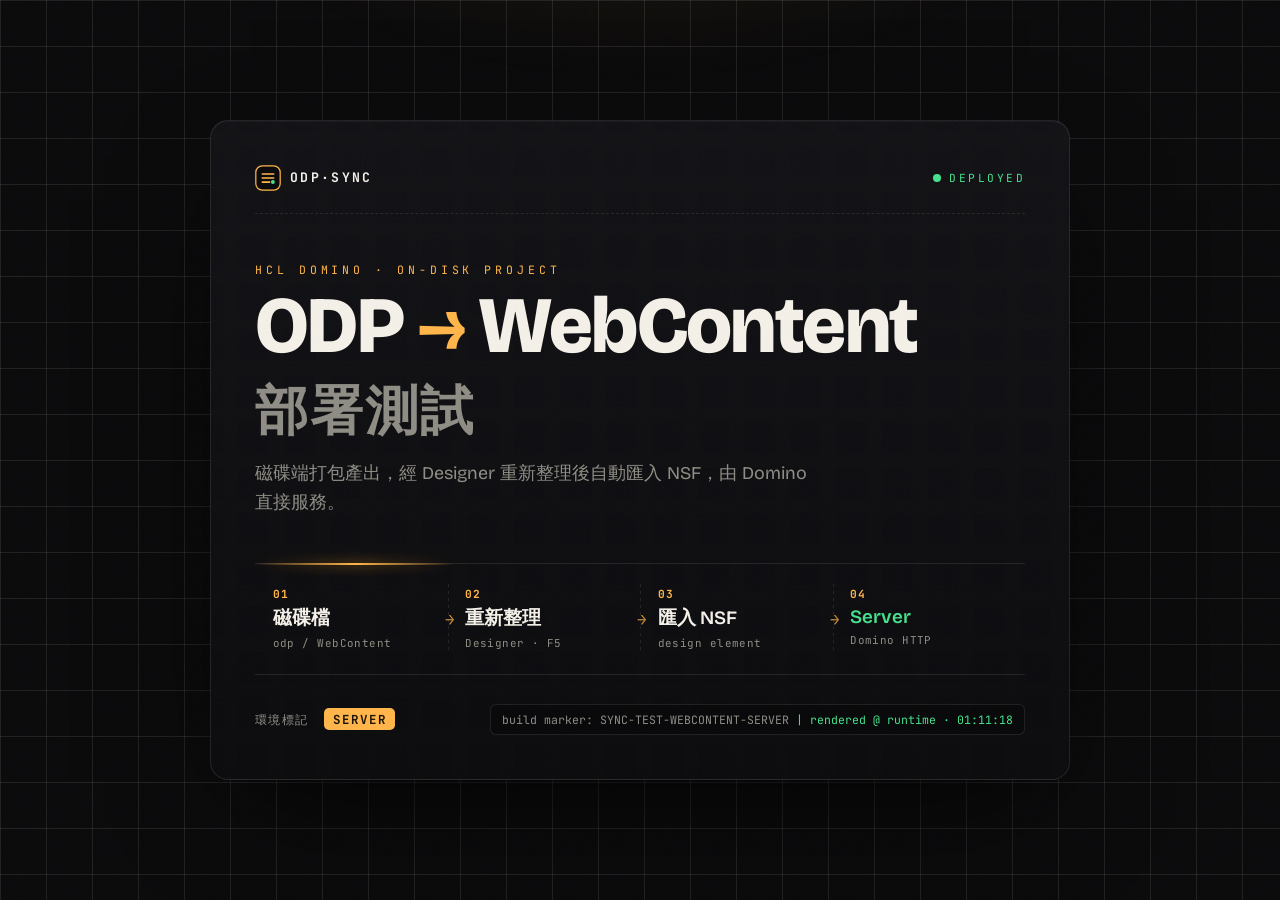
==== index.html @ a46a62c3 "新增 console 設計頁並啟用 GitHub Pages" ====
<!DOCTYPE html>
<html lang="zh-Hant">
<head>
  <meta charset="UTF-8" />
  <meta name="viewport" content="width=device-width, initial-scale=1.0" />
  <title>ODP WebContent Deploy Test [SERVER]</title>
  <link rel="preconnect" href="https://fonts.googleapis.com" />
  <link rel="preconnect" href="https://fonts.gstatic.com" crossorigin />
  <link href="https://fonts.googleapis.com/css2?family=Bricolage+Grotesque:opsz,wght@12..96,400;12..96,600;12..96,800&family=JetBrains+Mono:wght@400;500;700&display=swap" rel="stylesheet" />
  <link rel="stylesheet" href="assets/index-e5f6a7b8.css" />
</head>
<body>
  <div class="grain" aria-hidden="true"></div>
  <div class="glow" aria-hidden="true"></div>

  <main class="console">
    <header class="topbar reveal" style="--d:0">
      <span class="brand">
        <img src="assets/img/logo-9f8e7d.svg" width="26" height="26" alt="" />
        ODP·SYNC
      </span>
      <span class="status"><span class="status-dot"></span>DEPLOYED</span>
    </header>

    <section class="hero">
      <p class="kicker reveal" style="--d:1">HCL DOMINO · ON-DISK PROJECT</p>
      <h1 class="reveal" style="--d:2">ODP <span class="arrow">→</span> WebContent<br /><span class="zh">部署測試</span></h1>
      <p class="lede reveal" style="--d:3">磁碟端打包產出，經 Designer 重新整理後自動匯入 NSF，由 Domino 直接服務。</p>
    </section>

    <ol class="flow" aria-label="部署流程">
      <li class="node reveal" style="--d:4;--i:0"><b class="n-idx">01</b><span class="n-label">磁碟檔</span><span class="n-sub">odp / WebContent</span></li>
      <li class="node reveal" style="--d:5;--i:1"><b class="n-idx">02</b><span class="n-label">重新整理</span><span class="n-sub">Designer · F5</span></li>
      <li class="node reveal" style="--d:6;--i:2"><b class="n-idx">03</b><span class="n-label">匯入 NSF</span><span class="n-sub">design element</span></li>
      <li class="node node--end reveal" style="--d:7;--i:3"><b class="n-idx">04</b><span class="n-label">Server</span><span class="n-sub">Domino HTTP</span></li>
    </ol>

    <footer class="manifest reveal" style="--d:8">
      <div class="env">環境標記 <b>SERVER</b></div>
      <div id="stamp" class="marker">build marker: SYNC-TEST-WEBCONTENT-SERVER</div>
    </footer>
  </main>

  <script type="module" src="assets/index-a1b2c3d4.js"></script>
</body>
</html>
---- assets/index-e5f6a7b8.css ----
:root{
  --bg:#0a0a0b;
  --panel:#101013;
  --ink:#f3efe7;
  --muted:#8c8a82;
  --line:rgba(245,239,231,.09);
  --amber:#ffb347;
  --amber-deep:#f5961e;
  --signal:#43e08a;
  --mono:"JetBrains Mono",ui-monospace,monospace;
  --display:"Bricolage Grotesque",system-ui,sans-serif;
}
*{box-sizing:border-box;margin:0;padding:0}
html{-webkit-text-size-adjust:100%}
body{
  min-height:100vh;
  font-family:var(--display);
  color:var(--ink);
  background:var(--bg);
  position:relative;
  overflow-x:hidden;
  display:grid;
  place-items:center;
  padding:clamp(1.25rem,4vw,3rem);
  /* 工程藍圖網格 */
  background-image:
    linear-gradient(var(--line) 1px,transparent 1px),
    linear-gradient(90deg,var(--line) 1px,transparent 1px);
  background-size:46px 46px;
}

/* 上方琥珀光暈 */
.glow{
  position:fixed;inset:-30% 0 auto 0;height:70vh;pointer-events:none;z-index:0;
  background:radial-gradient(60% 80% at 50% 0%,rgba(255,179,71,.18),rgba(255,179,71,.04) 45%,transparent 70%);
  filter:blur(6px);
}
/* 顆粒雜訊覆蓋 */
.grain{
  position:fixed;inset:0;pointer-events:none;z-index:2;opacity:.5;mix-blend-mode:soft-light;
  background-image:url("data:image/svg+xml;utf8,<svg xmlns='http://www.w3.org/2000/svg' width='140' height='140'><filter id='n'><feTurbulence type='fractalNoise' baseFrequency='.9' numOctaves='2' stitchTiles='stitch'/></filter><rect width='100%25' height='100%25' filter='url(%23n)' opacity='.55'/></svg>");
}

.console{
  position:relative;z-index:1;width:min(860px,100%);
  background:linear-gradient(180deg,rgba(20,20,24,.72),rgba(12,12,14,.72));
  border:1px solid var(--line);
  border-radius:18px;
  padding:clamp(1.5rem,4vw,2.75rem);
  box-shadow:0 1px 0 rgba(255,255,255,.04) inset,0 40px 120px -40px rgba(0,0,0,.9);
  backdrop-filter:blur(4px);
}

/* ── 頂列 ── */
.topbar{display:flex;justify-content:space-between;align-items:center;gap:1rem;
  padding-bottom:1.4rem;border-bottom:1px dashed var(--line)}
.brand{display:inline-flex;align-items:center;gap:.55rem;font-family:var(--mono);
  font-weight:700;font-size:.82rem;letter-spacing:.18em}
.brand img{display:block}
.status{display:inline-flex;align-items:center;gap:.5rem;font-family:var(--mono);
  font-size:.7rem;letter-spacing:.22em;color:var(--signal)}
.status-dot{width:8px;height:8px;border-radius:50%;background:var(--signal);
  box-shadow:0 0 0 0 rgba(67,224,138,.6);animation:pulse 2.2s infinite}
@keyframes pulse{0%{box-shadow:0 0 0 0 rgba(67,224,138,.55)}70%{box-shadow:0 0 0 9px rgba(67,224,138,0)}100%{box-shadow:0 0 0 0 rgba(67,224,138,0)}}

/* ── Hero ── */
.hero{padding:clamp(2rem,5vw,3rem) 0 2.4rem}
.kicker{font-family:var(--mono);font-size:.72rem;letter-spacing:.34em;color:var(--amber);text-transform:uppercase}
h1{font-size:clamp(2.5rem,8vw,5rem);line-height:.96;font-weight:800;letter-spacing:-.02em;margin:.7rem 0 1.1rem}
h1 .arrow{color:var(--amber);font-weight:600}
h1 .zh{font-weight:600;color:var(--muted);font-size:.66em;letter-spacing:.04em}
.lede{max-width:46ch;color:var(--muted);font-size:clamp(.98rem,2.4vw,1.12rem);line-height:1.6}

/* ── 部署流水線 ── */
.flow{list-style:none;display:grid;grid-template-columns:repeat(4,1fr);gap:0;
  border-top:1px solid var(--line);border-bottom:1px solid var(--line);
  position:relative;margin-top:.5rem}
.flow::before{ /* 跑動的訊號 */
  content:"";position:absolute;top:-1px;left:0;height:2px;width:26%;
  background:linear-gradient(90deg,transparent,var(--amber),transparent);
  animation:run 4.2s cubic-bezier(.6,0,.4,1) infinite;filter:drop-shadow(0 0 6px var(--amber-deep))}
@keyframes run{0%{left:-26%}100%{left:100%}}
.node{position:relative;padding:1.4rem 1.1rem 1.5rem;display:flex;flex-direction:column;gap:.3rem}
.node + .node::before{content:"";position:absolute;left:0;top:18%;bottom:18%;width:1px;
  background:repeating-linear-gradient(var(--line),var(--line) 3px,transparent 3px,transparent 7px)}
.node::after{content:"→";position:absolute;right:-.45rem;top:50%;transform:translateY(-50%);
  color:var(--amber);font-family:var(--mono);opacity:.7;z-index:1}
.node--end::after,.node:last-child::after{content:""}
.n-idx{font-family:var(--mono);font-size:.7rem;color:var(--amber);letter-spacing:.1em}
.n-label{font-size:1.18rem;font-weight:600}
.n-sub{font-family:var(--mono);font-size:.68rem;color:var(--muted);letter-spacing:.04em}
.node--end .n-label{color:var(--signal)}

/* ── Manifest footer ── */
.manifest{display:flex;flex-wrap:wrap;justify-content:space-between;align-items:center;
  gap:.8rem;margin-top:1.8rem}
.env{font-family:var(--mono);font-size:.78rem;letter-spacing:.12em;color:var(--muted)}
.env b{color:var(--ink);background:var(--amber);color:#1a1205;padding:.16rem .55rem;border-radius:5px;
  margin-left:.4rem;letter-spacing:.16em}
.marker{font-family:var(--mono);font-size:.72rem;color:var(--muted);
  border:1px solid var(--line);border-radius:6px;padding:.45rem .7rem;background:rgba(0,0,0,.25)}
.marker .live{color:var(--signal)}

/* ── 載入交錯揭示 ── */
.reveal{opacity:0;transform:translateY(14px);animation:rise .7s cubic-bezier(.2,.7,.2,1) forwards;
  animation-delay:calc(var(--d,0) * 80ms + 120ms)}
@keyframes rise{to{opacity:1;transform:none}}

@media (max-width:620px){
  .flow{grid-template-columns:repeat(2,1fr)}
  .node::after{content:""}
  .node:nth-child(2n)::before{display:none}
}
@media (prefers-reduced-motion:reduce){
  .reveal{animation:none;opacity:1;transform:none}
  .flow::before,.status-dot{animation:none}
}
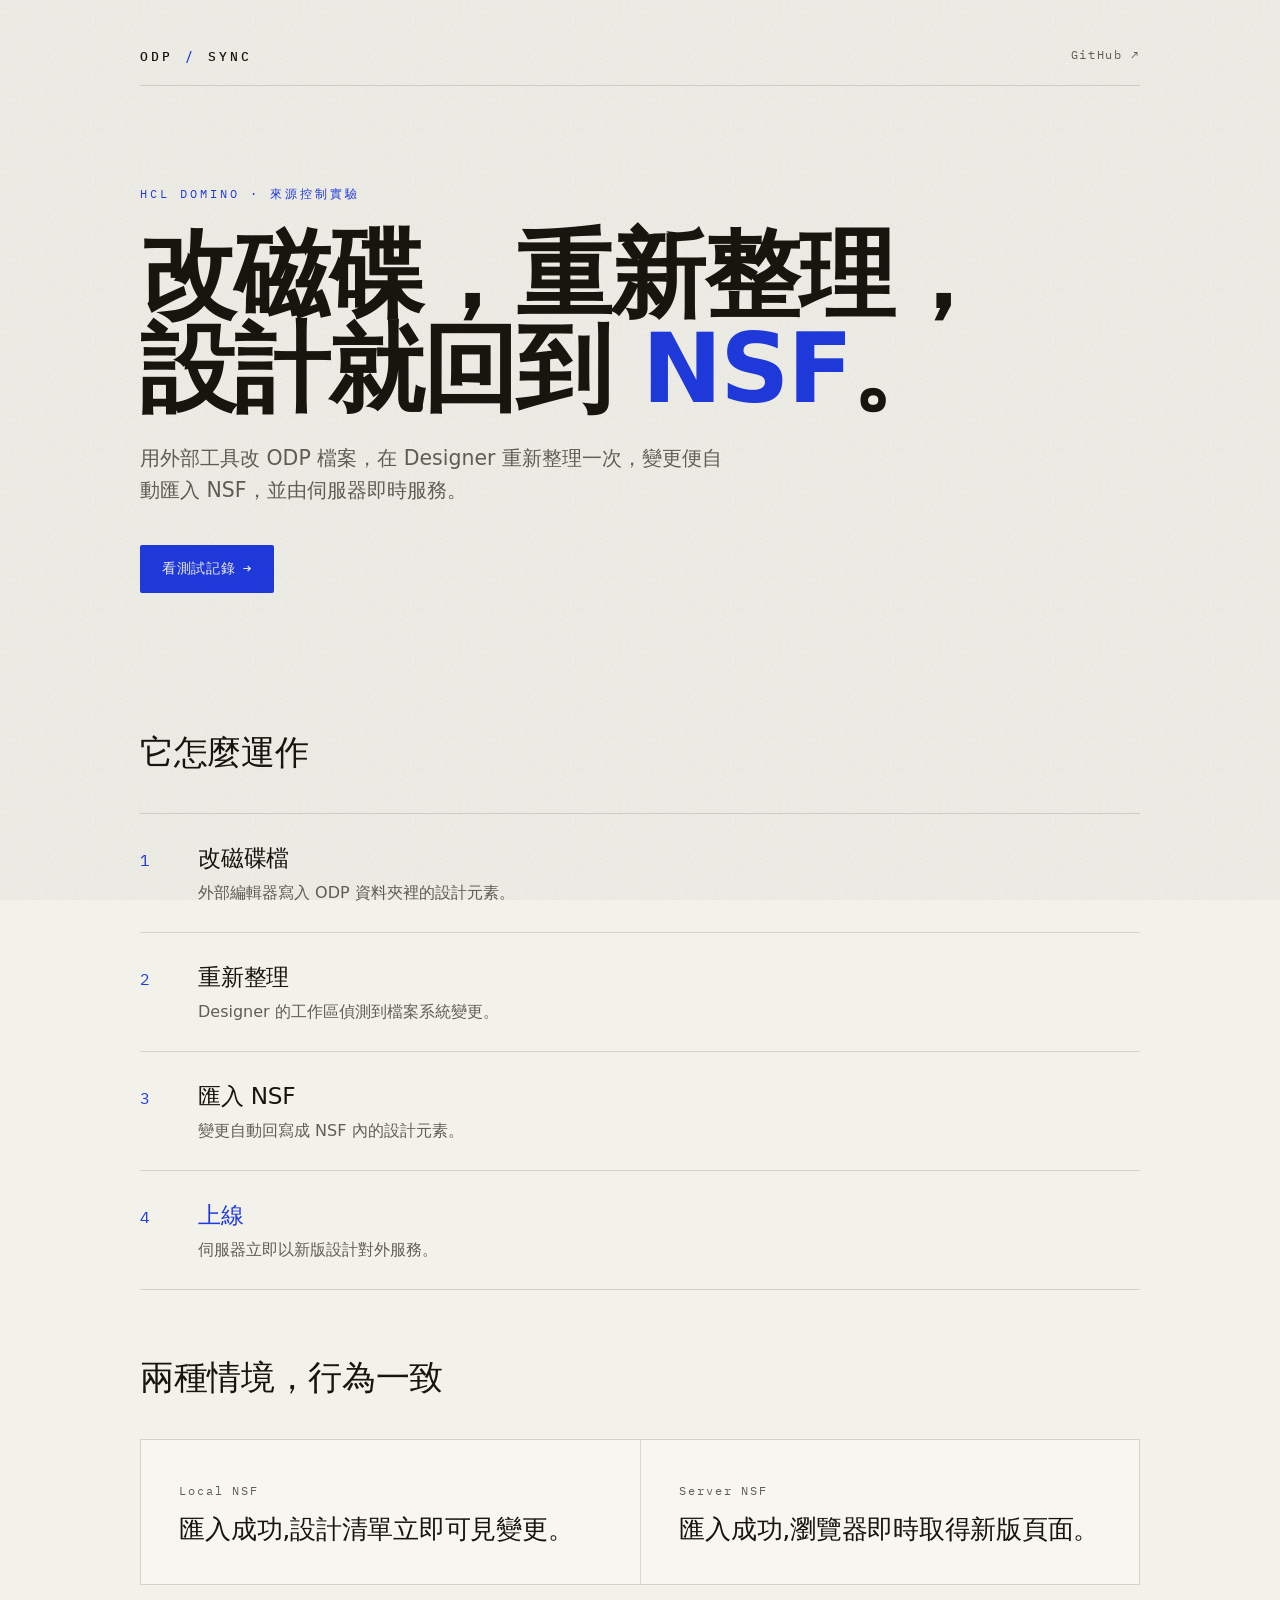
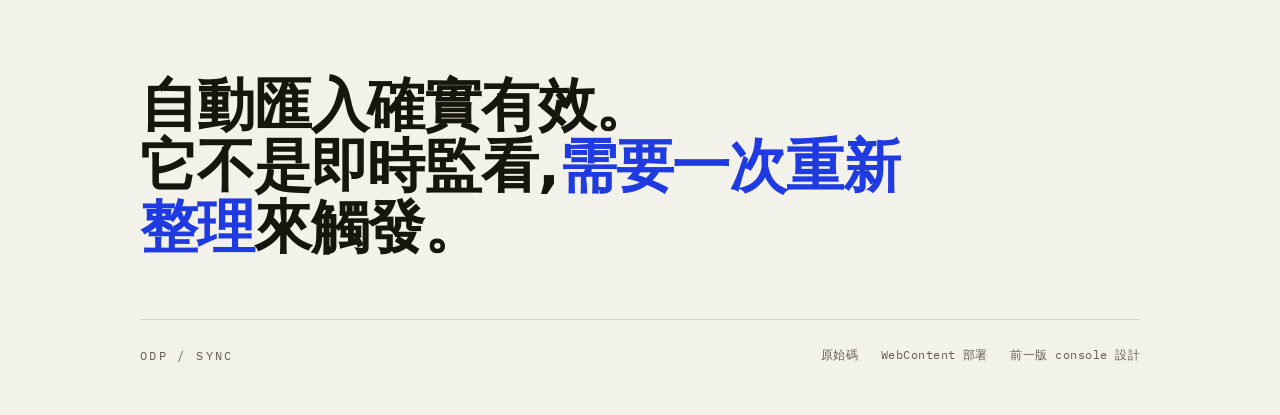
==== commit 72dc83ae: "用 taste-skill 重新設計首頁(編輯式報刊風),console 版移至 /console/" ====
--- a/index.html
+++ b/index.html
@@ -3,44 +3,98 @@
 <head>
   <meta charset="UTF-8" />
   <meta name="viewport" content="width=device-width, initial-scale=1.0" />
-  <title>ODP WebContent Deploy Test [SERVER]</title>
-  <link rel="preconnect" href="https://fonts.googleapis.com" />
+  <title>ODP Sync · Domino 來源控制部署實驗</title>
+  <meta name="description" content="驗證 HCL Domino Designer 自動匯入：外部改 ODP 檔案，重新整理一次，變更即回寫 NSF 並由伺服器服務。" />
+  <!-- 靜態頁（無 build step，需從 Domino / GitHub Pages 直接服務），故以 link 載入字體 CDN -->
+  <link rel="preconnect" href="https://api.fontshare.com" crossorigin />
   <link rel="preconnect" href="https://fonts.gstatic.com" crossorigin />
-  <link href="https://fonts.googleapis.com/css2?family=Bricolage+Grotesque:opsz,wght@12..96,400;12..96,600;12..96,800&family=JetBrains+Mono:wght@400;500;700&display=swap" rel="stylesheet" />
-  <link rel="stylesheet" href="assets/index-e5f6a7b8.css" />
+  <link href="https://api.fontshare.com/v2/css?f[]=clash-display@500,600,700&f[]=general-sans@400,500,600&display=swap" rel="stylesheet" />
+  <link href="https://fonts.googleapis.com/css2?family=IBM+Plex+Mono:wght@400;500&display=swap" rel="stylesheet" />
+  <link rel="stylesheet" href="assets/style.css" />
 </head>
 <body>
   <div class="grain" aria-hidden="true"></div>
-  <div class="glow" aria-hidden="true"></div>
 
-  <main class="console">
-    <header class="topbar reveal" style="--d:0">
-      <span class="brand">
-        <img src="assets/img/logo-9f8e7d.svg" width="26" height="26" alt="" />
-        ODP·SYNC
-      </span>
-      <span class="status"><span class="status-dot"></span>DEPLOYED</span>
+  <div class="shell">
+    <header class="masthead reveal" style="--d:0">
+      <span class="wordmark">ODP <span class="slash">/</span> SYNC</span>
+      <a class="mast-link" href="https://github.com/bryanHsiao/domino-odp-sync">GitHub <span aria-hidden="true">↗</span></a>
     </header>
 
-    <section class="hero">
-      <p class="kicker reveal" style="--d:1">HCL DOMINO · ON-DISK PROJECT</p>
-      <h1 class="reveal" style="--d:2">ODP <span class="arrow">→</span> WebContent<br /><span class="zh">部署測試</span></h1>
-      <p class="lede reveal" style="--d:3">磁碟端打包產出，經 Designer 重新整理後自動匯入 NSF，由 Domino 直接服務。</p>
-    </section>
+    <main>
+      <section class="hero">
+        <p class="eyebrow reveal" style="--d:1">HCL Domino · 來源控制實驗</p>
+        <h1 class="reveal" style="--d:2">改磁碟，重新整理，<br />設計就回到 <span class="hl">NSF</span>。</h1>
+        <p class="standfirst reveal" style="--d:3">用外部工具改 ODP 檔案，在 Designer 重新整理一次，變更便自動匯入 NSF，並由伺服器即時服務。</p>
+        <a class="cta reveal" style="--d:4" href="https://github.com/bryanHsiao/domino-odp-sync/blob/main/docs/test-record.md">看測試記錄 <span aria-hidden="true">→</span></a>
+      </section>
 
-    <ol class="flow" aria-label="部署流程">
-      <li class="node reveal" style="--d:4;--i:0"><b class="n-idx">01</b><span class="n-label">磁碟檔</span><span class="n-sub">odp / WebContent</span></li>
-      <li class="node reveal" style="--d:5;--i:1"><b class="n-idx">02</b><span class="n-label">重新整理</span><span class="n-sub">Designer · F5</span></li>
-      <li class="node reveal" style="--d:6;--i:2"><b class="n-idx">03</b><span class="n-label">匯入 NSF</span><span class="n-sub">design element</span></li>
-      <li class="node node--end reveal" style="--d:7;--i:3"><b class="n-idx">04</b><span class="n-label">Server</span><span class="n-sub">Domino HTTP</span></li>
-    </ol>
+      <section class="steps">
+        <h2 class="sec-title">它怎麼運作</h2>
+        <ol class="flow">
+          <li class="step">
+            <b class="num">1</b>
+            <div class="step-body">
+              <h3>改磁碟檔</h3>
+              <p>外部編輯器寫入 ODP 資料夾裡的設計元素。</p>
+            </div>
+          </li>
+          <li class="step">
+            <b class="num">2</b>
+            <div class="step-body">
+              <h3>重新整理</h3>
+              <p>Designer 的工作區偵測到檔案系統變更。</p>
+            </div>
+          </li>
+          <li class="step">
+            <b class="num">3</b>
+            <div class="step-body">
+              <h3>匯入 NSF</h3>
+              <p>變更自動回寫成 NSF 內的設計元素。</p>
+            </div>
+          </li>
+          <li class="step is-end">
+            <b class="num">4</b>
+            <div class="step-body">
+              <h3>上線</h3>
+              <p>伺服器立即以新版設計對外服務。</p>
+            </div>
+          </li>
+        </ol>
+      </section>
 
-    <footer class="manifest reveal" style="--d:8">
-      <div class="env">環境標記 <b>SERVER</b></div>
-      <div id="stamp" class="marker">build marker: SYNC-TEST-WEBCONTENT-SERVER</div>
+      <section class="scenarios">
+        <h2 class="sec-title">兩種情境，行為一致</h2>
+        <div class="split">
+          <article class="case">
+            <span class="case-tag">Local NSF</span>
+            <p class="case-line">匯入成功,設計清單立即可見變更。</p>
+          </article>
+          <article class="case">
+            <span class="case-tag">Server NSF</span>
+            <p class="case-line">匯入成功,瀏覽器即時取得新版頁面。</p>
+          </article>
+        </div>
+      </section>
+
+      <section class="takeaway">
+        <p class="takeaway-text reveal-on-load">
+          自動匯入確實有效。<br />
+          它不是即時監看,<span class="hl">需要一次重新整理</span>來觸發。
+        </p>
+      </section>
+    </main>
+
+    <footer class="foot">
+      <div class="foot-row">
+        <span class="foot-mark">ODP / SYNC</span>
+        <nav class="foot-nav">
+          <a href="https://github.com/bryanHsiao/domino-odp-sync">原始碼</a>
+          <a href="https://github.com/bryanHsiao/domino-odp-sync/blob/main/docs/test-record-2-webcontent.md">WebContent 部署</a>
+          <a href="console/">前一版 console 設計</a>
+        </nav>
+      </div>
     </footer>
-  </main>
-
-  <script type="module" src="assets/index-a1b2c3d4.js"></script>
+  </div>
 </body>
 </html>
--- a/assets/style.css
+++ b/assets/style.css
@@ -0,0 +1,156 @@
+/* ODP / SYNC : editorial engineering broadsheet
+   tokens: cool paper + ink + single cobalt accent (locked), dual-mode */
+:root{
+  --paper:#f2f1ea;
+  --raised:#f7f6f0;
+  --ink:#16150e;
+  --muted:#615f54;
+  --line:rgba(22,21,14,.14);
+  --accent:#1f3ae0;
+  --accent-soft:rgba(31,58,224,.12);
+  --display:"Clash Display",system-ui,sans-serif;
+  --sans:"General Sans",system-ui,sans-serif;
+  --mono:"IBM Plex Mono",ui-monospace,monospace;
+}
+@media (prefers-color-scheme:dark){
+  :root{
+    --paper:#121116;
+    --raised:#17161d;
+    --ink:#ecebe2;
+    --muted:#9a988b;
+    --line:rgba(236,235,226,.15);
+    --accent:#8298ff;
+    --accent-soft:rgba(130,152,255,.16);
+  }
+}
+
+*{box-sizing:border-box;margin:0;padding:0}
+html{-webkit-text-size-adjust:100%}
+body{
+  font-family:var(--sans);
+  color:var(--ink);
+  background:var(--paper);
+  line-height:1.5;
+  -webkit-font-smoothing:antialiased;
+  position:relative;
+  overflow-x:hidden;
+}
+.grain{
+  position:fixed;inset:0;z-index:50;pointer-events:none;opacity:.4;mix-blend-mode:multiply;
+  background-image:url("data:image/svg+xml;utf8,<svg xmlns='http://www.w3.org/2000/svg' width='160' height='160'><filter id='n'><feTurbulence type='fractalNoise' baseFrequency='.85' numOctaves='2' stitchTiles='stitch'/></filter><rect width='100%25' height='100%25' filter='url(%23n)' opacity='.5'/></svg>");
+}
+@media (prefers-color-scheme:dark){.grain{mix-blend-mode:screen;opacity:.18}}
+
+.shell{max-width:1080px;margin:0 auto;padding:clamp(1.25rem,4vw,2.5rem)}
+a{color:inherit;text-decoration:none}
+
+/* ── masthead ── */
+.masthead{
+  display:flex;justify-content:space-between;align-items:center;
+  padding:.4rem 0 1.1rem;border-bottom:1px solid var(--line);
+}
+.wordmark{font-family:var(--mono);font-size:.82rem;letter-spacing:.22em;font-weight:500}
+.wordmark .slash{color:var(--accent);margin:0 .1em}
+.mast-link{
+  font-family:var(--mono);font-size:.74rem;letter-spacing:.14em;color:var(--muted);
+  padding-bottom:2px;border-bottom:1px solid transparent;transition:color .25s,border-color .25s;
+}
+.mast-link:hover{color:var(--accent);border-color:var(--accent)}
+
+/* ── hero / editorial manifesto ── */
+.hero{padding:clamp(3rem,11vh,6.5rem) 0 clamp(2.5rem,8vh,5rem)}
+.eyebrow{
+  font-family:var(--mono);font-size:.72rem;letter-spacing:.26em;text-transform:uppercase;
+  color:var(--accent);margin-bottom:1.6rem;
+}
+h1{
+  font-family:var(--display);font-weight:600;
+  font-size:clamp(2.7rem,8.5vw,6rem);line-height:.98;letter-spacing:-.02em;
+  max-width:16ch;
+}
+h1 .hl{color:var(--accent)}
+.standfirst{
+  margin-top:1.7rem;max-width:46ch;color:var(--muted);
+  font-size:clamp(1.05rem,2.3vw,1.28rem);line-height:1.55;
+}
+.cta{
+  display:inline-flex;align-items:center;gap:.5rem;margin-top:2.4rem;
+  font-family:var(--mono);font-size:.86rem;letter-spacing:.04em;font-weight:500;
+  color:var(--paper);background:var(--accent);
+  padding:.85rem 1.4rem;border-radius:2px;
+  transition:transform .18s cubic-bezier(.2,.7,.2,1),filter .2s;
+}
+.cta span{transition:transform .25s cubic-bezier(.2,.7,.2,1)}
+.cta:hover{filter:brightness(1.08)}
+.cta:hover span{transform:translateX(4px)}
+.cta:active{transform:translateY(1px)}
+
+/* ── section heading shared ── */
+.sec-title{
+  font-family:var(--display);font-weight:500;
+  font-size:clamp(1.5rem,3.4vw,2.1rem);letter-spacing:-.01em;
+  padding-top:clamp(2.5rem,7vh,4.5rem);margin-bottom:2.2rem;
+}
+
+/* ── steps / ordered process ── */
+.flow{list-style:none;border-top:1px solid var(--line)}
+.step{
+  display:grid;grid-template-columns:auto 1fr;gap:clamp(1rem,4vw,3rem);align-items:baseline;
+  padding:1.7rem 0;border-bottom:1px solid var(--line);
+}
+.step .num{
+  font-family:var(--mono);font-weight:400;font-size:1rem;color:var(--accent);
+  font-variant-numeric:tabular-nums;padding-top:.35rem;
+}
+.step-body h3{font-family:var(--display);font-weight:500;font-size:1.45rem;letter-spacing:-.01em}
+.step-body p{color:var(--muted);margin-top:.3rem;max-width:42ch}
+.step.is-end h3{color:var(--accent)}
+
+/* ── scenarios / split ── */
+.split{display:grid;grid-template-columns:1fr 1fr;gap:0;border:1px solid var(--line)}
+.case{padding:clamp(1.5rem,4vw,2.4rem);background:var(--raised)}
+.case + .case{border-left:1px solid var(--line)}
+.case-tag{
+  font-family:var(--mono);font-size:.72rem;letter-spacing:.16em;color:var(--muted);
+  display:inline-block;margin-bottom:.9rem;
+}
+.case-line{font-family:var(--display);font-weight:500;font-size:clamp(1.2rem,2.6vw,1.6rem);line-height:1.25;letter-spacing:-.01em}
+
+/* ── takeaway band ── */
+.takeaway{padding:clamp(3.5rem,10vh,6rem) 0 clamp(2rem,5vh,3rem)}
+.takeaway-text{
+  font-family:var(--display);font-weight:600;
+  font-size:clamp(2rem,5.5vw,3.6rem);line-height:1.06;letter-spacing:-.02em;max-width:20ch;
+}
+.takeaway-text .hl{color:var(--accent)}
+
+/* ── footer ── */
+.foot{border-top:1px solid var(--line);padding:1.6rem 0 .5rem;margin-top:1rem}
+.foot-row{display:flex;flex-wrap:wrap;justify-content:space-between;align-items:center;gap:1rem}
+.foot-mark{font-family:var(--mono);font-size:.74rem;letter-spacing:.2em;color:var(--muted)}
+.foot-nav{display:flex;flex-wrap:wrap;gap:1.4rem}
+.foot-nav a{
+  font-family:var(--mono);font-size:.74rem;letter-spacing:.04em;color:var(--muted);
+  padding-bottom:2px;border-bottom:1px solid transparent;transition:color .25s,border-color .25s;
+}
+.foot-nav a:hover{color:var(--accent);border-color:var(--accent)}
+
+/* ── motion: one orchestrated load reveal ── */
+.reveal,.reveal-on-load{
+  opacity:0;transform:translateY(16px);
+  animation:rise .8s cubic-bezier(.2,.7,.2,1) forwards;
+  animation-delay:calc(var(--d,2) * 70ms + 120ms);
+}
+@keyframes rise{to{opacity:1;transform:none}}
+
+@media (prefers-reduced-motion:reduce){
+  .reveal,.reveal-on-load{animation:none;opacity:1;transform:none}
+  .cta,.cta span,.mast-link,.foot-nav a{transition:none}
+}
+
+/* ── mobile collapse ── */
+@media (max-width:680px){
+  .split{grid-template-columns:1fr}
+  .case + .case{border-left:none;border-top:1px solid var(--line)}
+  .foot-row{flex-direction:column;align-items:flex-start}
+}
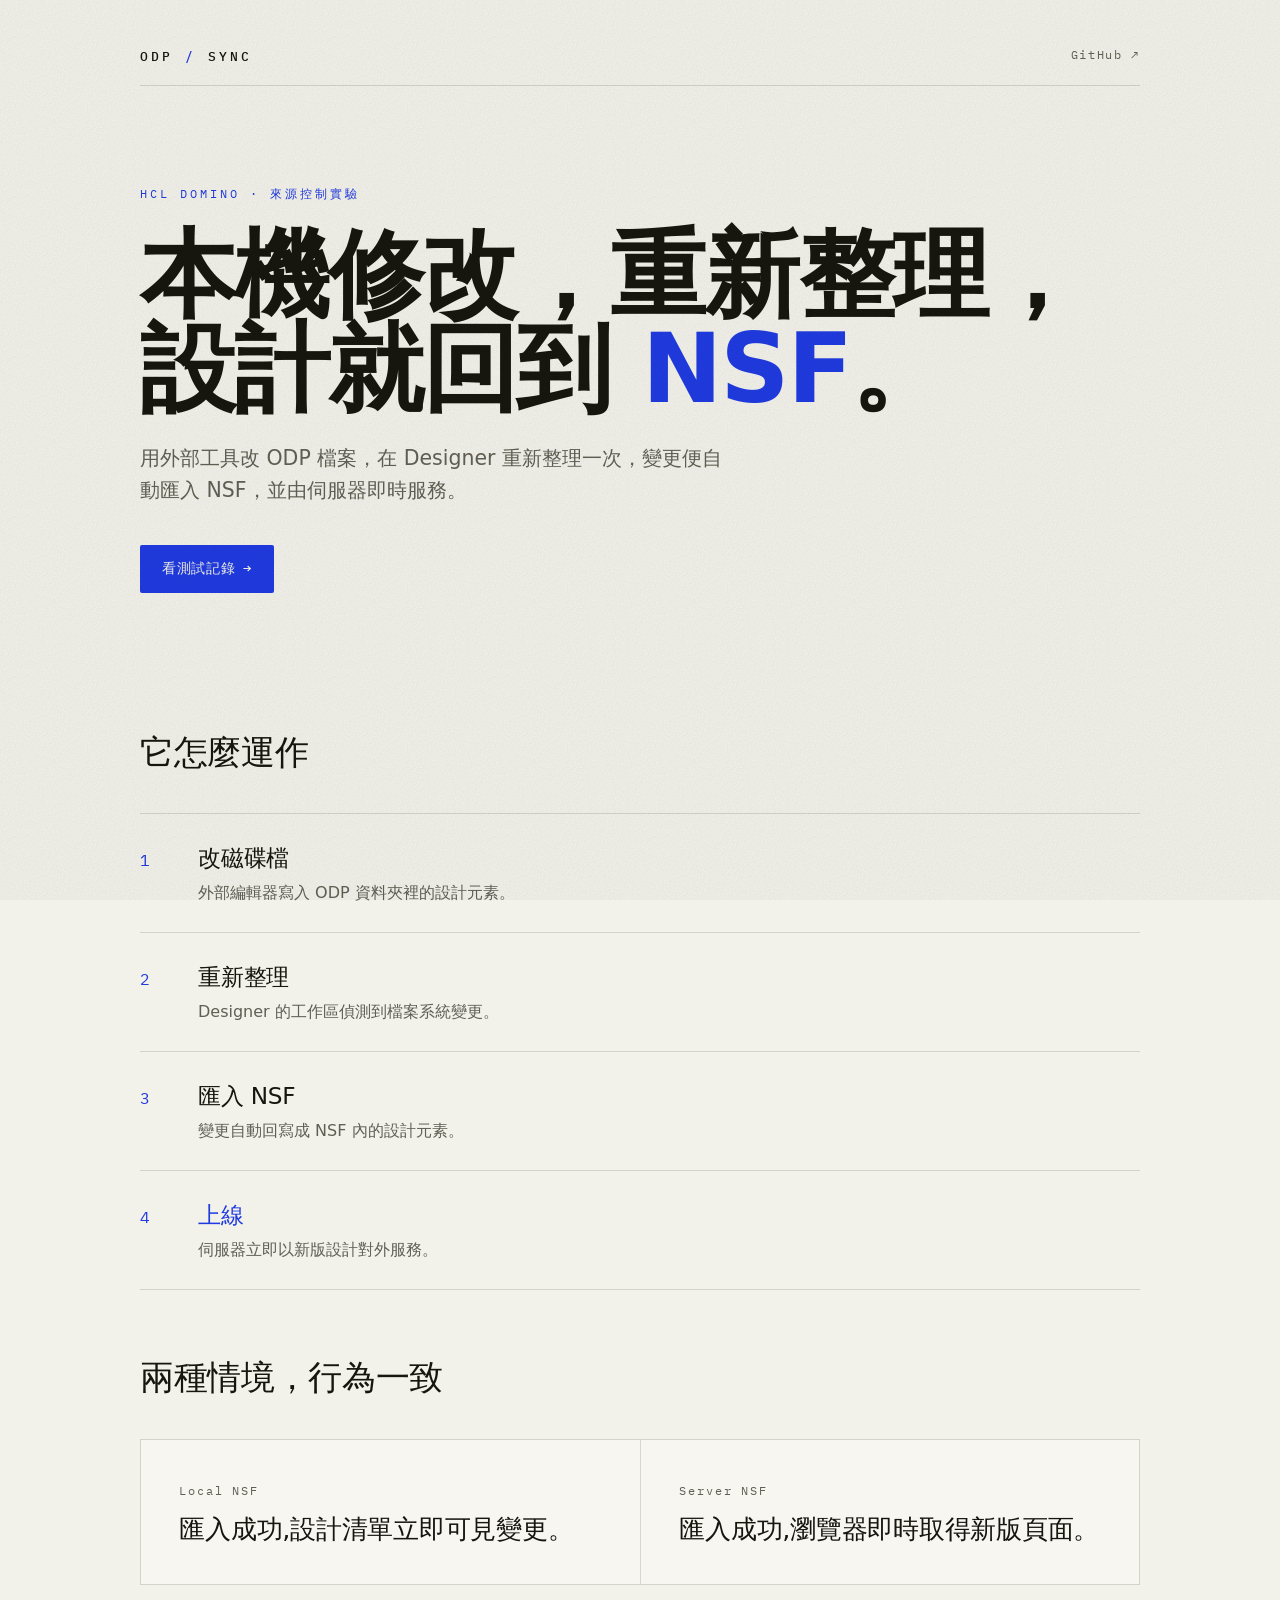
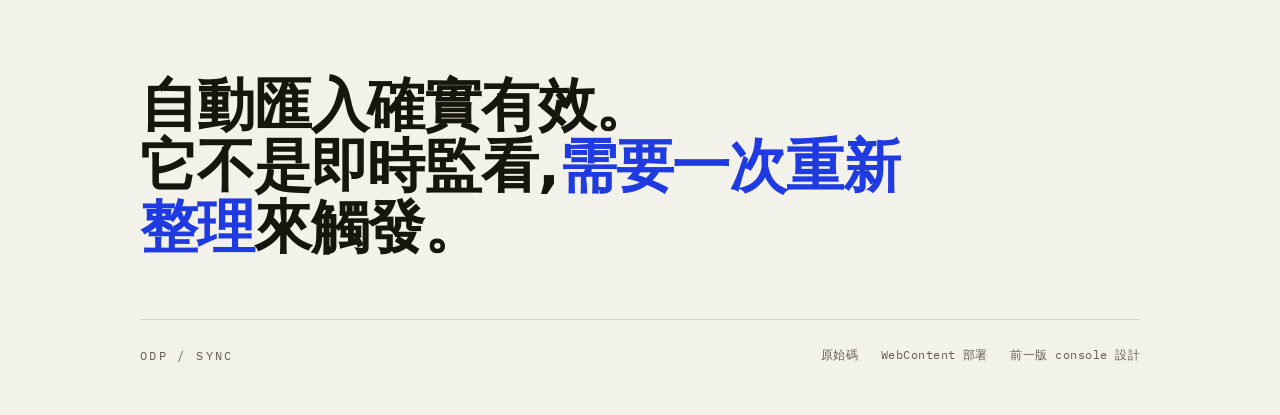
==== commit 9d9c74c3: "標題用語：改磁碟 → 本機修改" ====
--- a/index.html
+++ b/index.html
@@ -24,7 +24,7 @@
     <main>
       <section class="hero">
         <p class="eyebrow reveal" style="--d:1">HCL Domino · 來源控制實驗</p>
-        <h1 class="reveal" style="--d:2">改磁碟，重新整理，<br />設計就回到 <span class="hl">NSF</span>。</h1>
+        <h1 class="reveal" style="--d:2">本機修改，重新整理，<br />設計就回到 <span class="hl">NSF</span>。</h1>
         <p class="standfirst reveal" style="--d:3">用外部工具改 ODP 檔案，在 Designer 重新整理一次，變更便自動匯入 NSF，並由伺服器即時服務。</p>
         <a class="cta reveal" style="--d:4" href="https://github.com/bryanHsiao/domino-odp-sync/blob/main/docs/test-record.md">看測試記錄 <span aria-hidden="true">→</span></a>
       </section>
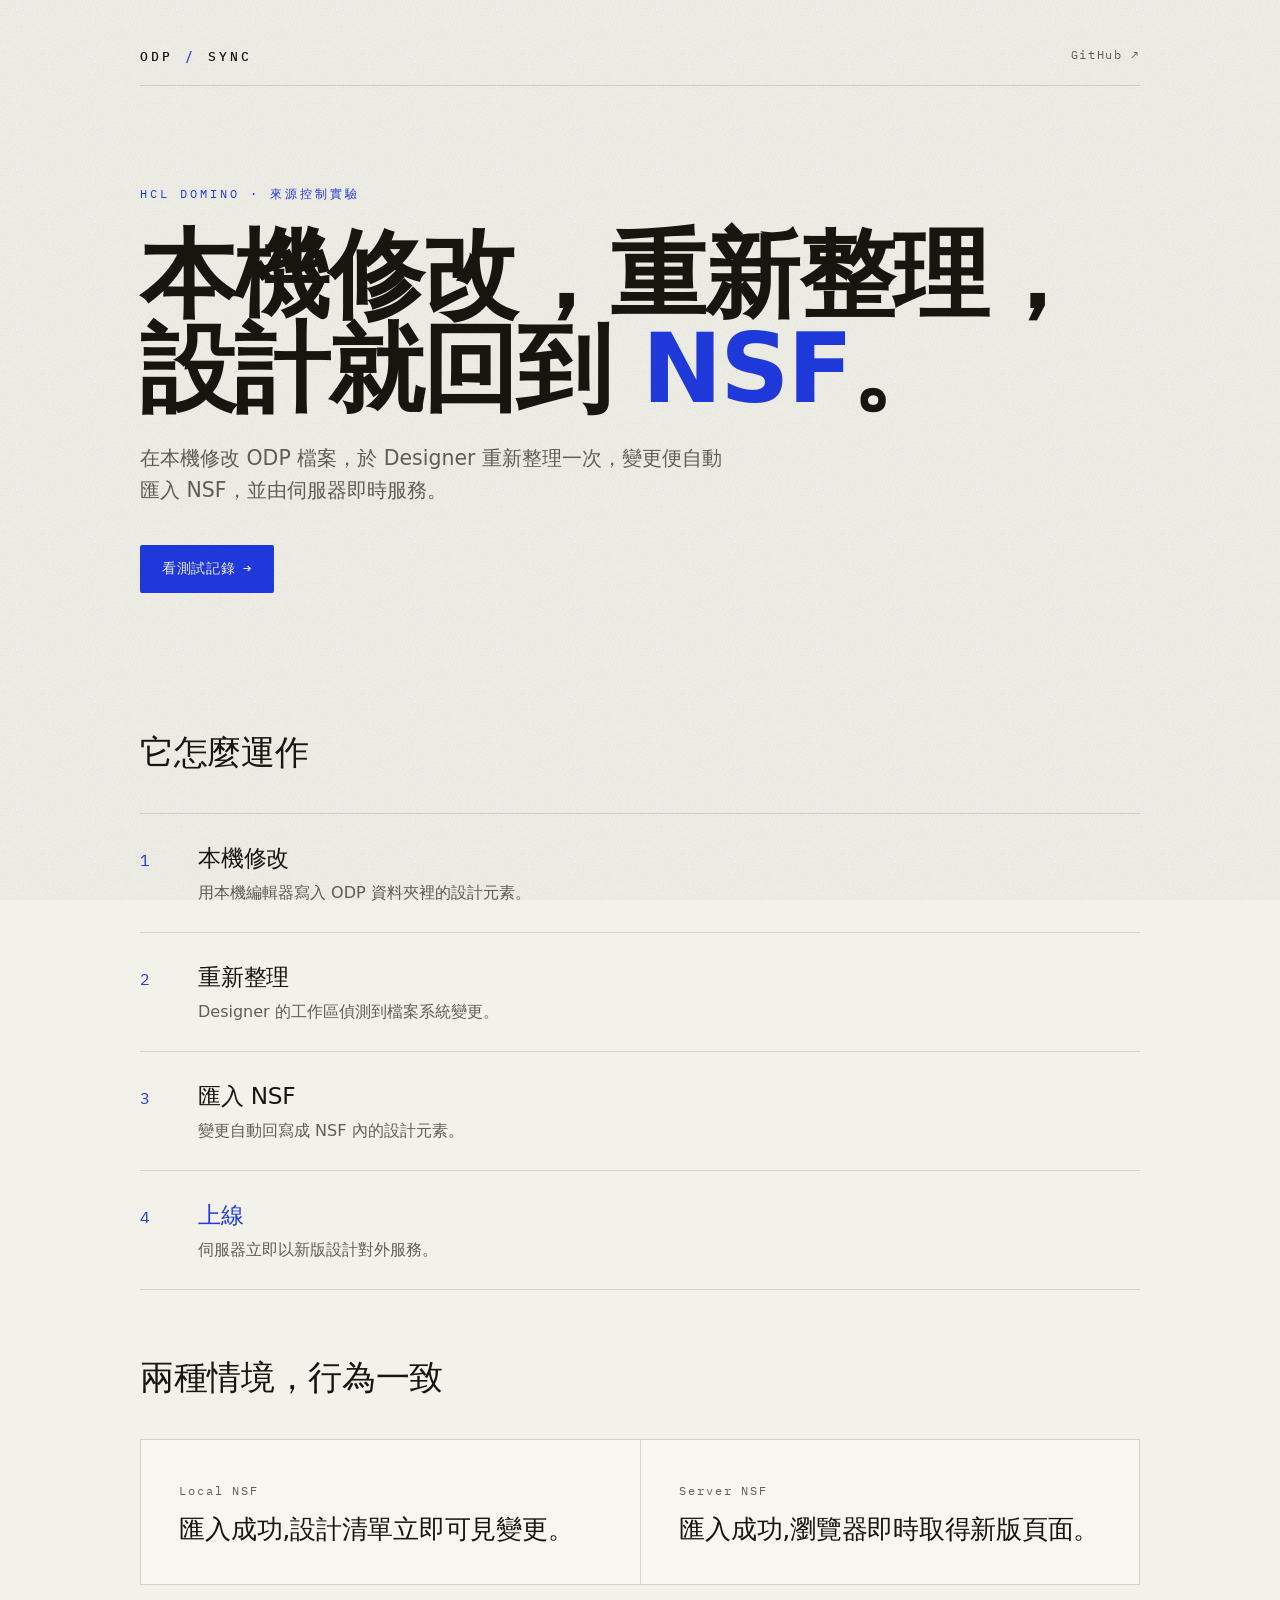
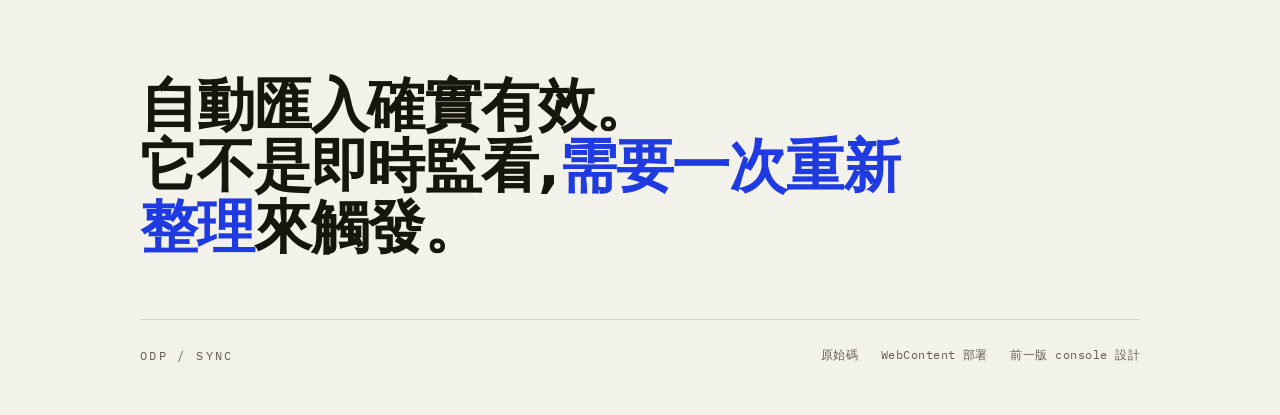
==== commit 76d95529: "內文口徑統一為「本機修改」" ====
--- a/index.html
+++ b/index.html
@@ -25,7 +25,7 @@
       <section class="hero">
         <p class="eyebrow reveal" style="--d:1">HCL Domino · 來源控制實驗</p>
         <h1 class="reveal" style="--d:2">本機修改，重新整理，<br />設計就回到 <span class="hl">NSF</span>。</h1>
-        <p class="standfirst reveal" style="--d:3">用外部工具改 ODP 檔案，在 Designer 重新整理一次，變更便自動匯入 NSF，並由伺服器即時服務。</p>
+        <p class="standfirst reveal" style="--d:3">在本機修改 ODP 檔案，於 Designer 重新整理一次，變更便自動匯入 NSF，並由伺服器即時服務。</p>
         <a class="cta reveal" style="--d:4" href="https://github.com/bryanHsiao/domino-odp-sync/blob/main/docs/test-record.md">看測試記錄 <span aria-hidden="true">→</span></a>
       </section>
 
@@ -35,8 +35,8 @@
           <li class="step">
             <b class="num">1</b>
             <div class="step-body">
-              <h3>改磁碟檔</h3>
-              <p>外部編輯器寫入 ODP 資料夾裡的設計元素。</p>
+              <h3>本機修改</h3>
+              <p>用本機編輯器寫入 ODP 資料夾裡的設計元素。</p>
             </div>
           </li>
           <li class="step">
